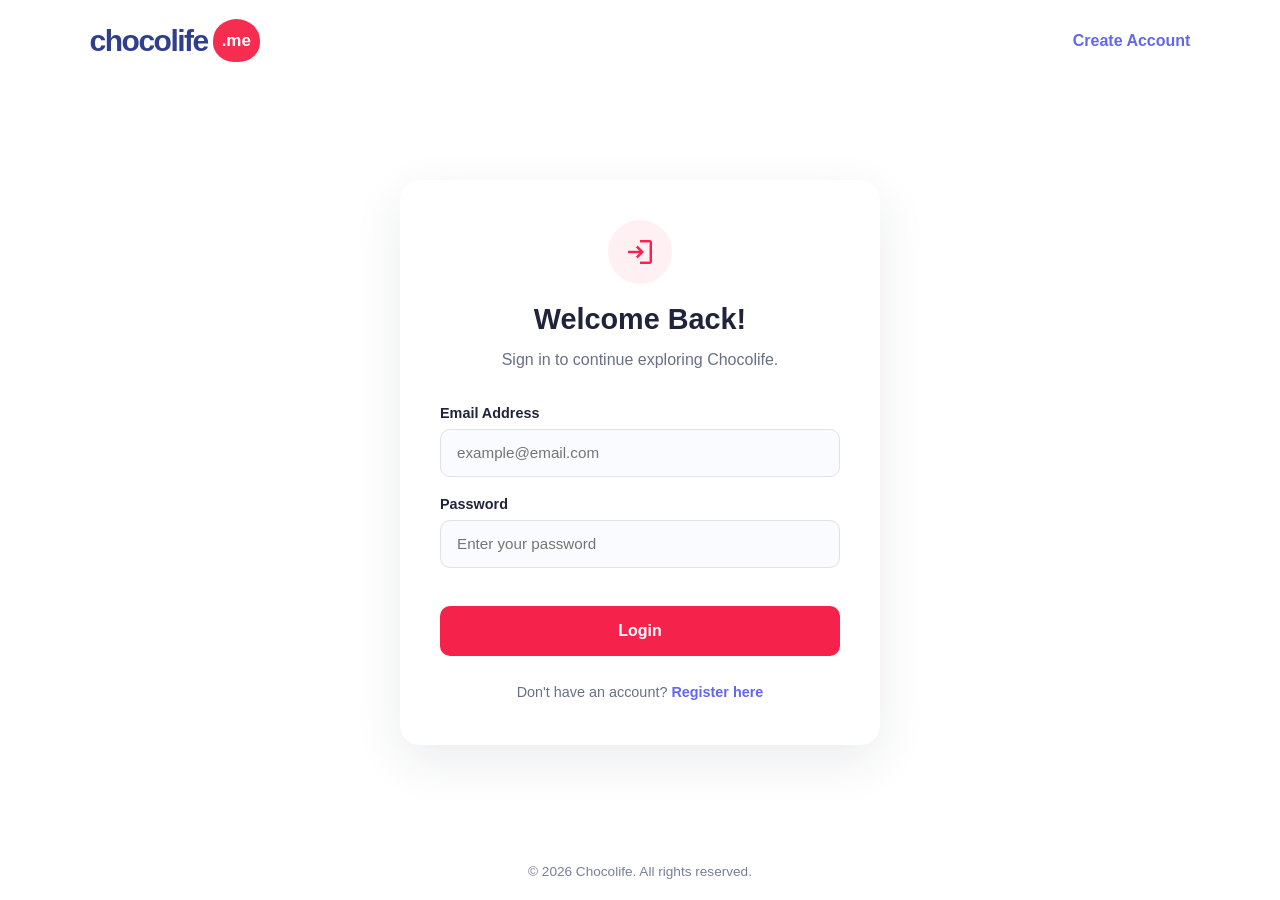
==== login.html @ 1b9d9ac5 "Initial commit: frontend with localStorage" ====
<!DOCTYPE html>
<html lang="en">
<head>
    <meta charset="UTF-8">
    <meta name="viewport" content="width=device-width, initial-scale=1.0">

    <title>Login | Chocolife</title>

    <link rel="stylesheet"
        href="https://fonts.googleapis.com/css2?family=Material+Symbols+Outlined:opsz,wght,FILL,GRAD@20..48,100..700,0..1,-50..200">

    <link rel="stylesheet" href="auth.css">
    <link rel="stylesheet" href="brand-theme.css">
</head>
<body>

    <header class="auth-header">
        <a href="welcome.html" class="brand brand-logo">
            <span class="brand-text">chocolife</span>
            <span class="brand-heart">.me</span>
        </a>

        <a href="register.html" class="header-link">
            Create Account
        </a>
    </header>

    <main class="auth-main">

        <section class="auth-card">

            <div class="auth-icon">
                <span class="material-symbols-outlined">login</span>
            </div>

            <h1>Welcome Back!</h1>

            <p class="auth-description">
                Sign in to continue exploring Chocolife.
            </p>

            <form id="login-form">

                <div class="form-group">
                    <label for="login-email">Email Address</label>

                    <input
                        type="email"
                        id="login-email"
                        placeholder="example@email.com"
                        required
                    >
                </div>

                <div class="form-group">
                    <label for="login-password">Password</label>

                    <input
                        type="password"
                        id="login-password"
                        placeholder="Enter your password"
                        required
                    >
                </div>

                <p id="login-message" class="form-message"></p>

                <button type="submit" class="auth-button">
                    Login
                </button>

            </form>

            <p class="auth-switch">
                Don't have an account?
                <a href="register.html">Register here</a>
            </p>

        </section>

    </main>

    <footer class="auth-footer">
        © 2026 Chocolife. All rights reserved.
    </footer>

    <script src="auth.js"></script>

</body>
</html>
---- auth.css ----
* {
    margin: 0;
    padding: 0;
    box-sizing: border-box;
}

body {
    min-height: 100vh;
    display: flex;
    flex-direction: column;
    font-family: Arial, sans-serif;
    color: #20243a;
    background: #f7f8fc;
}

/* Header */

.auth-header {
    display: flex;
    justify-content: space-between;
    align-items: center;
    padding: 1.2rem 7%;
    background: white;
    box-shadow: 0 2px 15px rgba(0, 0, 0, 0.04);
}

.brand {
    display: flex;
    align-items: center;
    gap: 0.7rem;
    color: #20243a;
    text-decoration: none;
}

.brand .material-symbols-outlined {
    padding: 0.6rem;
    border-radius: 12px;
    background: #6268ed;
    color: white;
    font-size: 1.8rem;
}

.brand h2 {
    font-size: 1.7rem;
}

.header-link,
.auth-switch a {
    color: #6268ed;
    text-decoration: none;
    font-weight: 600;
}

.header-link:hover,
.auth-switch a:hover {
    text-decoration: underline;
}

/* Main */

.auth-main {
    flex: 1;
    display: flex;
    justify-content: center;
    align-items: center;
    padding: 3rem 1rem;
    background:
        radial-gradient(circle at 10% 15%, #e9eaff, transparent 35%),
        radial-gradient(circle at 90% 85%, #ffe9d8, transparent 30%),
        #f7f8fc;
}

/* Card */

.auth-card {
    width: 100%;
    max-width: 480px;
    padding: 2.5rem;
    background: white;
    border-radius: 20px;
    box-shadow: 0 10px 35px rgba(32, 36, 58, 0.07);
}

.auth-icon {
    width: 64px;
    height: 64px;
    display: flex;
    align-items: center;
    justify-content: center;
    margin: 0 auto 1.2rem;
    border-radius: 50%;
    background: #eef0ff;
    color: #6268ed;
}

.auth-icon .material-symbols-outlined {
    font-size: 2rem;
}

.auth-card h1 {
    text-align: center;
    margin-bottom: 0.7rem;
    font-size: 1.8rem;
}

.auth-description {
    margin-bottom: 2rem;
    text-align: center;
    color: #687086;
    line-height: 1.6;
}

/* Form */

#register-form,
#login-form {
    display: flex;
    flex-direction: column;
    gap: 1.2rem;
}

.form-group {
    display: flex;
    flex-direction: column;
    gap: 0.5rem;
}

.form-group label {
    font-size: 0.9rem;
    font-weight: 600;
}

.form-group input {
    width: 100%;
    padding: 0.9rem 1rem;
    border: 1px solid #dfe2ed;
    border-radius: 10px;
    background: #fafbff;
    color: #20243a;
    font-size: 0.95rem;
    font-family: inherit;
    transition: border-color 0.2s, box-shadow 0.2s;
}

.form-group input:focus {
    outline: none;
    border-color: #6268ed;
    box-shadow: 0 0 0 3px rgba(98, 104, 237, 0.12);
}

.field-error {
    color: #e74c3c;
    font-size: 0.82rem;
}

.form-message {
    font-size: 0.9rem;
    line-height: 1.5;
}

.auth-button {
    width: 100%;
    padding: 1rem;
    border: none;
    border-radius: 10px;
    background: #6268ed;
    color: white;
    font-size: 1rem;
    font-weight: 600;
    cursor: pointer;
    transition: background 0.2s;
}

.auth-button:hover {
    background: #4c52d5;
}

.auth-switch {
    margin-top: 1.5rem;
    text-align: center;
    color: #687086;
    font-size: 0.9rem;
    line-height: 1.7;
}

/* Footer */

.auth-footer {
    padding: 1.3rem;
    background: white;
    color: #777e9c;
    text-align: center;
    font-size: 0.85rem;
}

/* Mobile */

@media (max-width: 500px) {
    .auth-header {
        padding: 1rem 5%;
        gap: 1rem;
    }

    .brand h2 {
        font-size: 1.3rem;
    }

    .header-link {
        font-size: 0.8rem;
        text-align: right;
    }

    .auth-card {
        padding: 1.5rem;
    }

    .auth-card h1 {
        font-size: 1.5rem;
    }
}


.brand-logo {
    display: inline-flex;
    align-items: center;
    gap: 0;
    text-decoration: none;
}

.brand-logo .brand-text {
    color: #303f8c;
    font-size: 30px;
    font-weight: 800;
    letter-spacing: -1.5px;
}

.brand-logo .brand-heart {
    display: inline-flex;
    align-items: center;
    justify-content: center;
    width: 47px;
    height: 43px;
    margin-left: 5px;
    border-radius: 50% 50% 45% 45%;
    background: #f52d50;
    color: #fff;
    font-size: 17px;
    font-weight: 800;
}

@media (max-width: 600px) {
    .brand-logo .brand-text {
        font-size: 25px;
    }

    .brand-logo .brand-heart {
        width: 38px;
        height: 36px;
        font-size: 14px;
    }
}


html,
body {
    background: #ffffff !important;
    background-image: none !important;
}

body,
body > *,
.auth-page,
.auth-main,
.auth-container,
.auth-wrapper,
.auth-layout,
.auth-section,
.auth-content,
.auth-form-container,
.auth-card,
.auth-hero {
    background-color: #ffffff !important;
    background-image: none !important;
}


.auth-card,
.auth-form-container {
    box-shadow: 0 16px 50px rgba(32, 39, 68, 0.09);
}
---- brand-theme.css ----
:root {
    --chocolife-red: #f5234b;
    --chocolife-red-hover: #d91d40;
    --chocolife-red-light: #fff0f3;
}

/* Highlighted hero headings */
.hero h1 span,
.hero h1 .highlight,
.hero .highlight,
.hero .eyebrow,
.hero .kicker,
.hero .hero-subtitle-highlight {
    color: var(--chocolife-red) !important;
}

/* Active navigation links */
nav a.active,
nav a[aria-current="page"],
.nav-links a.active,
.nav-link.active {
    color: var(--chocolife-red) !important;
}

/* Main action buttons */
button,
input[type="submit"],
.auth-button,
[class*="add-to-cart"],
[class*="checkout-button"],
[class*="place-order"],
[class*="explore-btn"],
[class*="primary-btn"],
[class*="btn-primary"] {
    --button-accent: var(--chocolife-red);
}

/* Red action buttons */
.auth-button,
.add-to-cart-btn,
.add-to-cart,
#add-to-cart,
.checkout-button,
.place-order-btn,
.explore-btn,
.btn-primary,
.primary-btn,
[class*="cart-button"],
[class*="cart-btn"],
[class*="explore-btn"] {
    background-color: var(--chocolife-red) !important;
    border-color: var(--chocolife-red) !important;
}

/* Hover state */
.auth-button:hover,
.add-to-cart-btn:hover,
.add-to-cart:hover,
#add-to-cart:hover,
.checkout-button:hover,
.place-order-btn:hover,
.explore-btn:hover,
.btn-primary:hover,
.primary-btn:hover,
[class*="cart-button"]:hover,
[class*="cart-btn"]:hover,
[class*="explore-btn"]:hover {
    background-color: var(--chocolife-red-hover) !important;
    border-color: var(--chocolife-red-hover) !important;
}

/* Cart navigation button */
a[class*="cart"],
button[class*="cart"] {
    background-color: var(--chocolife-red) !important;
    border-color: var(--chocolife-red) !important;
}

/* Cart counter */
.cart-count,
.cart-badge,
.cart-link span {
    accent-color: var(--chocolife-red);
}

/* Hero decorative icons */
.hero svg,
.hero-icon,
.hero-heart,
.heart-icon {
    color: var(--chocolife-red) !important;
    stroke: var(--chocolife-red) !important;
}

/* Form focus */
input:focus,
textarea:focus,
select:focus {
    border-color: var(--chocolife-red) !important;
    outline-color: var(--chocolife-red);
}

/* Checkboxes and radio buttons */
input[type="checkbox"],
input[type="radio"] {
    accent-color: var(--chocolife-red);
}

/* Welcome page — replace blue accents with red */

/* Highlighted word in the heading */
main h1 span,
main h1 .highlight {
    color: #f5234b !important;
}

/* User icon */
main .welcome-icon,
main .auth-icon {
    background-color: #fff0f3 !important;
}

main .welcome-icon span,
main .auth-icon span {
    color: #f5234b !important;
}

/* Main action buttons and links styled as buttons */
main button,
main input[type="submit"],
main a[class*="btn"],
main a[class*="button"],
main .auth-button,
main .primary-btn,
main .btn-primary {
    background-color: #f5234b !important;
    border-color: #f5234b !important;
}

/* Hover */
main button:hover,
main input[type="submit"]:hover,
main a[class*="btn"]:hover,
main a[class*="button"]:hover,
main .auth-button:hover,
main .primary-btn:hover,
main .btn-primary:hover {
    background-color: #d91d40 !important;
    border-color: #d91d40 !important;
}

/* Decorative icons */
main .hero-icon,
main .heart-icon {
    color: #f5234b !important;
    stroke: #f5234b !important;
}

/* White text inside red buttons */
.auth-button,
.add-to-cart-btn,
.add-to-cart,
#add-to-cart,
.checkout-button,
.place-order-btn,
.explore-btn,
.btn-primary,
.primary-btn,
button,
input[type="submit"],
a[class*="btn"],
a[class*="button"] {
    color: #fff !important;
}
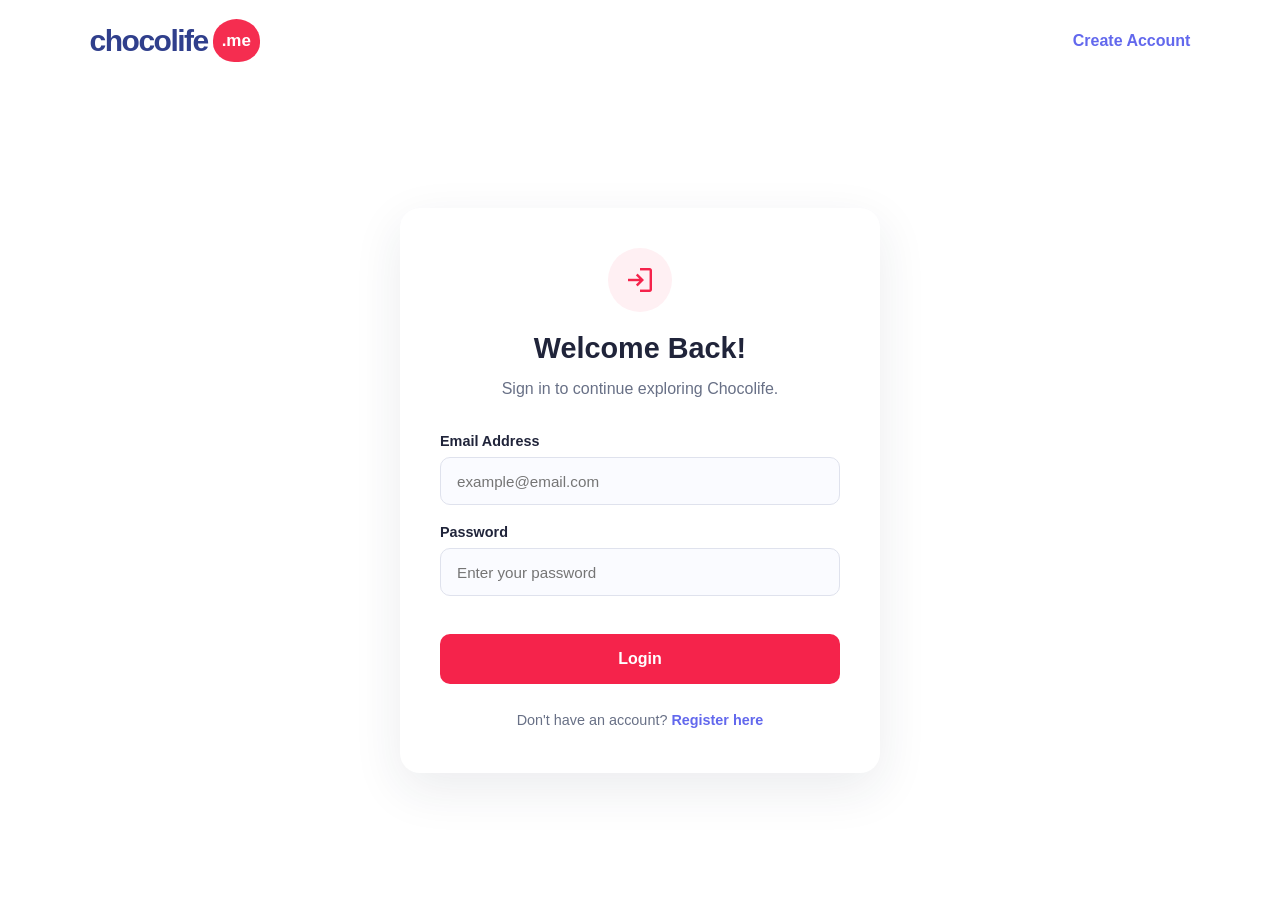
==== commit 5c537e40: "Add offer page redesign, photos, limits, favorites, Help and About pages - Limit of coupons per cust" ====
--- a/login.html
+++ b/login.html
@@ -81,10 +81,6 @@
 
     </main>
 
-    <footer class="auth-footer">
-        © 2026 Chocolife. All rights reserved.
-    </footer>
-
     <script src="auth.js"></script>
 
 </body>
